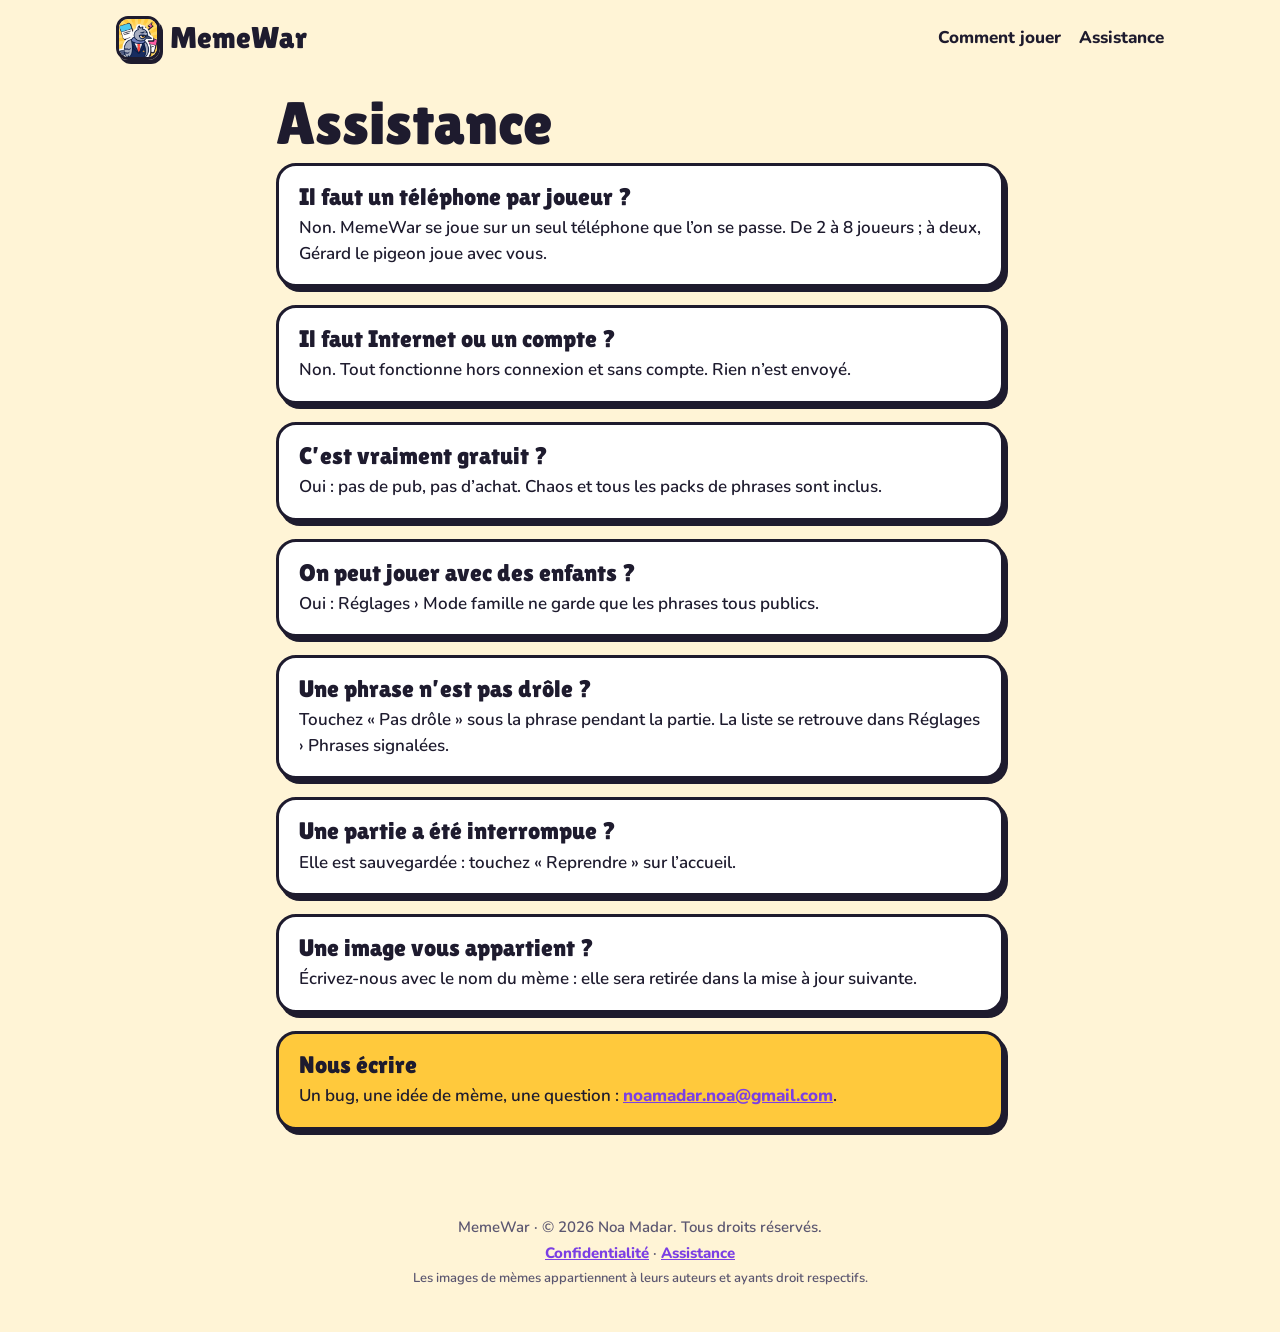
==== assistance.html @ fdfa9d1e "MemeWar website (home, privacy, support)" ====
<!doctype html>
<html lang="fr">
<head>
<meta charset="utf-8">
<meta name="viewport" content="width=device-width, initial-scale=1">
<title>Assistance — MemeWar</title>
<meta name="description" content="Aide et contact pour MemeWar, le party game des mèmes.">
<meta property="og:title" content="Assistance — MemeWar">
<meta property="og:description" content="Aide et contact pour MemeWar, le party game des mèmes.">
<meta property="og:image" content="img/icon.png">
<link rel="icon" href="img/icon.png">
<link rel="apple-touch-icon" href="img/icon.png">
<link rel="preconnect" href="https://fonts.googleapis.com">
<link rel="preconnect" href="https://fonts.gstatic.com" crossorigin>
<link href="https://fonts.googleapis.com/css2?family=Lilita+One&family=Nunito:wght@600;800&display=swap" rel="stylesheet">
<link rel="stylesheet" href="style.css">
</head>
<body>
<header class="top">
  <a class="brand" href="./"><img src="img/icon.png" alt="" width="44" height="44"><span>MemeWar</span></a>
  <nav><a href="./#jouer">Comment jouer</a><a href="assistance.html">Assistance</a></nav>
</header>
<main class="doc">
  <h1>Assistance</h1>
  <section class="card"><h2>Il faut un téléphone par joueur ?</h2><p>Non. MemeWar se joue sur un seul téléphone que l’on se passe. De 2 à 8 joueurs ; à deux, Gérard le pigeon joue avec vous.</p></section>
  <section class="card"><h2>Il faut Internet ou un compte ?</h2><p>Non. Tout fonctionne hors connexion et sans compte. Rien n’est envoyé.</p></section>
  <section class="card"><h2>C’est vraiment gratuit ?</h2><p>Oui : pas de pub, pas d’achat. Chaos et tous les packs de phrases sont inclus.</p></section>
  <section class="card"><h2>On peut jouer avec des enfants ?</h2><p>Oui : Réglages › Mode famille ne garde que les phrases tous publics.</p></section>
  <section class="card"><h2>Une phrase n’est pas drôle ?</h2><p>Touchez « Pas drôle » sous la phrase pendant la partie. La liste se retrouve dans Réglages › Phrases signalées.</p></section>
  <section class="card"><h2>Une partie a été interrompue ?</h2><p>Elle est sauvegardée : touchez « Reprendre » sur l’accueil.</p></section>
  <section class="card"><h2>Une image vous appartient ?</h2><p>Écrivez-nous avec le nom du mème : elle sera retirée dans la mise à jour suivante.</p></section>
  <section class="card mustard"><h2>Nous écrire</h2><p>Un bug, une idée de mème, une question : <a href="mailto:noamadar.noa@gmail.com">noamadar.noa@gmail.com</a>.</p></section>
</main>
<footer>
  <p>MemeWar · © 2026 Noa Madar. Tous droits réservés.</p>
  <p><a href="confidentialite.html">Confidentialité</a> · <a href="assistance.html">Assistance</a></p>
  <p class="small">Les images de mèmes appartiennent à leurs auteurs et ayants droit respectifs.</p>
</footer>
</body>
</html>
---- style.css ----
:root{--bg:#FFF4D6;--ink:#1E1B2E;--soft:#5B5670;--card:#fff;--mustard:#FFC93C;--purple:#7B3FE4;--pink:#FF5DA2;--mint:#3DDC97;--sky:#4CC9F0}
*{box-sizing:border-box}
html{-webkit-text-size-adjust:100%}
body{margin:0;background:var(--bg);color:var(--ink);font:600 17px/1.5 Nunito,system-ui,sans-serif}
a{color:var(--purple);font-weight:800}
h1,h2,.brand span{font-family:"Lilita One",system-ui,sans-serif;font-weight:400;line-height:1.05}
.top{display:flex;align-items:center;justify-content:space-between;gap:12px;flex-wrap:wrap;max-width:1080px;margin:0 auto;padding:16px}
.brand{display:flex;align-items:center;gap:10px;text-decoration:none;color:var(--ink)}
.brand img{border-radius:12px;border:3px solid var(--ink);box-shadow:3px 4px 0 var(--ink)}
.brand span{font-size:30px}
nav{display:flex;gap:18px}
nav a{color:var(--ink);text-decoration:none}
main{max-width:1080px;margin:0 auto;padding:0 16px 40px}
.hero{display:flex;align-items:center;gap:32px;padding:24px 0 40px;flex-wrap:wrap;justify-content:center}
.mascot{width:min(280px,70vw);height:auto;transform:rotate(-4deg)}
.hero h1{font-size:clamp(48px,9vw,88px);margin:0 0 12px;text-shadow:5px 6px 0 #fff}
.lead{font-size:clamp(19px,2.6vw,24px);font-weight:800;max-width:520px;margin:0 0 16px}
.badges{display:flex;gap:10px;flex-wrap:wrap;margin:0 0 12px}
.pill{border:3px solid var(--ink);border-radius:999px;background:#fff;padding:4px 14px;font-weight:800;box-shadow:3px 4px 0 var(--ink)}
.pill.mint{background:var(--mint)}
.soon{color:var(--soft);margin:0}
h2{font-size:clamp(30px,5vw,42px);margin:8px 0 18px}
.steps ol{list-style:none;padding:0;margin:0;display:grid;grid-template-columns:repeat(auto-fit,minmax(220px,1fr));gap:18px}
.card{background:var(--card);border:3px solid var(--ink);border-radius:20px;box-shadow:4px 5px 0 var(--ink);padding:18px 20px;margin:0 0 18px}
.steps .card{margin:0;display:flex;flex-direction:column;gap:6px}
.card strong{font-family:"Lilita One",system-ui,sans-serif;font-weight:400;font-size:24px}
.mustard{background:var(--mustard)}.sky{background:var(--sky)}.pink{background:var(--pink);color:#fff}.purple{background:var(--purple);color:#fff}.mint{background:var(--mint)}
.shots{padding-top:36px}
.strip{display:flex;gap:16px;overflow-x:auto;padding:4px 4px 16px;scroll-snap-type:x mandatory}
.strip img{flex:0 0 auto;width:min(260px,62vw);height:auto;border-radius:22px;border:3px solid var(--ink);box-shadow:4px 5px 0 var(--ink);scroll-snap-align:start}
.doc{max-width:760px}
.doc h1{font-size:clamp(40px,7vw,60px);margin:16px 0 8px}
.doc h2{font-size:24px;margin:0 0 6px}
.doc .card p{margin:0}
.meta{color:var(--soft);margin:0 0 20px}
.todo{background:var(--mustard);padding:0 6px;border-radius:6px}
footer{text-align:center;color:var(--soft);padding:24px 16px 40px;font-size:15px}
footer p{margin:4px 0}.small{font-size:13px}
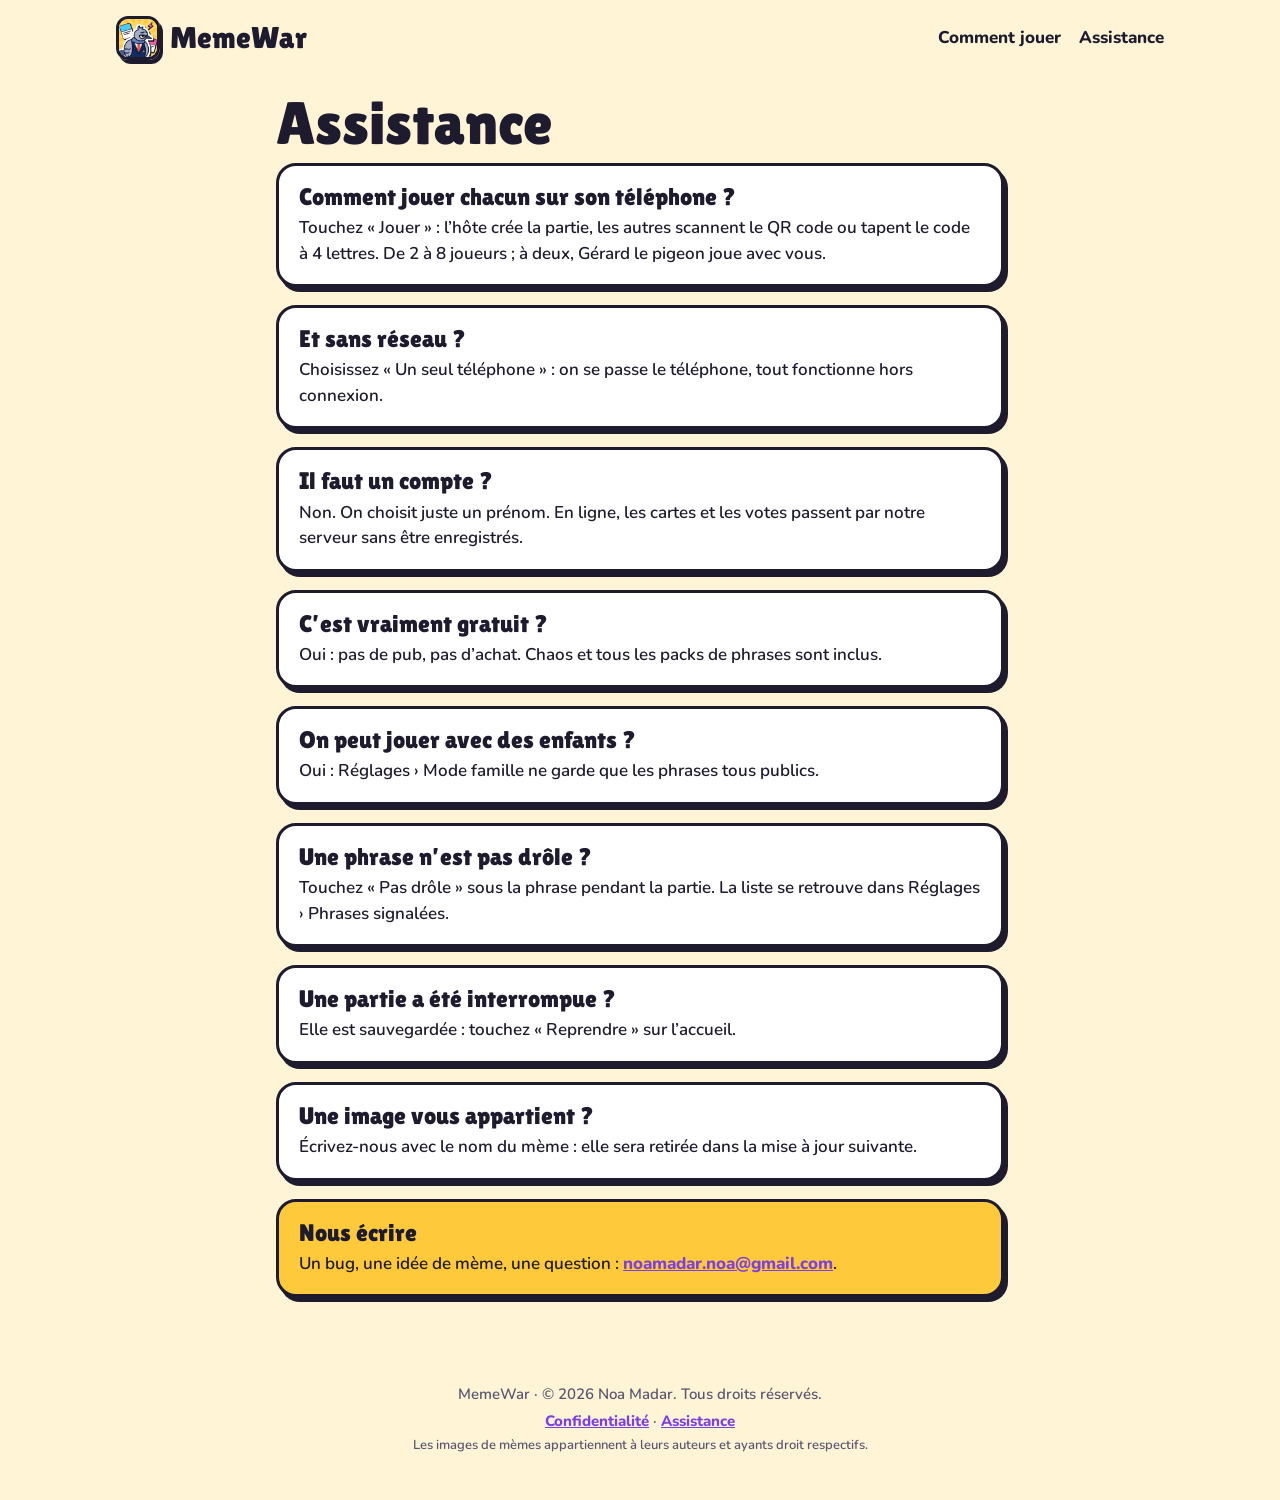
==== commit 1503d340: "Update site" ====
--- a/assistance.html
+++ b/assistance.html
@@ -22,8 +22,9 @@
 </header>
 <main class="doc">
   <h1>Assistance</h1>
-  <section class="card"><h2>Il faut un téléphone par joueur ?</h2><p>Non. MemeWar se joue sur un seul téléphone que l’on se passe. De 2 à 8 joueurs ; à deux, Gérard le pigeon joue avec vous.</p></section>
-  <section class="card"><h2>Il faut Internet ou un compte ?</h2><p>Non. Tout fonctionne hors connexion et sans compte. Rien n’est envoyé.</p></section>
+  <section class="card"><h2>Comment jouer chacun sur son téléphone ?</h2><p>Touchez « Jouer » : l’hôte crée la partie, les autres scannent le QR code ou tapent le code à 4 lettres. De 2 à 8 joueurs ; à deux, Gérard le pigeon joue avec vous.</p></section>
+  <section class="card"><h2>Et sans réseau ?</h2><p>Choisissez « Un seul téléphone » : on se passe le téléphone, tout fonctionne hors connexion.</p></section>
+  <section class="card"><h2>Il faut un compte ?</h2><p>Non. On choisit juste un prénom. En ligne, les cartes et les votes passent par notre serveur sans être enregistrés.</p></section>
   <section class="card"><h2>C’est vraiment gratuit ?</h2><p>Oui : pas de pub, pas d’achat. Chaos et tous les packs de phrases sont inclus.</p></section>
   <section class="card"><h2>On peut jouer avec des enfants ?</h2><p>Oui : Réglages › Mode famille ne garde que les phrases tous publics.</p></section>
   <section class="card"><h2>Une phrase n’est pas drôle ?</h2><p>Touchez « Pas drôle » sous la phrase pendant la partie. La liste se retrouve dans Réglages › Phrases signalées.</p></section>
--- a/style.css
+++ b/style.css
@@ -33,6 +33,7 @@
 .doc h2{font-size:24px;margin:0 0 6px}
 .doc .card p{margin:0}
 .meta{color:var(--soft);margin:0 0 20px}
+.join{text-align:center}.mascot.small{width:140px;height:auto;margin:8px auto 0;display:block;transform:rotate(-4deg)}.code{font:400 64px/1 "Lilita One",system-ui;letter-spacing:12px;color:var(--purple);margin:4px 0 18px}.btn{display:inline-block;background:var(--mustard);color:var(--ink);text-decoration:none;font:400 24px "Lilita One",system-ui;border:3px solid var(--ink);border-radius:999px;padding:14px 28px;box-shadow:4px 5px 0 var(--ink);margin-bottom:24px}.join .card{text-align:left}
 .todo{background:var(--mustard);padding:0 6px;border-radius:6px}
 footer{text-align:center;color:var(--soft);padding:24px 16px 40px;font-size:15px}
 footer p{margin:4px 0}.small{font-size:13px}
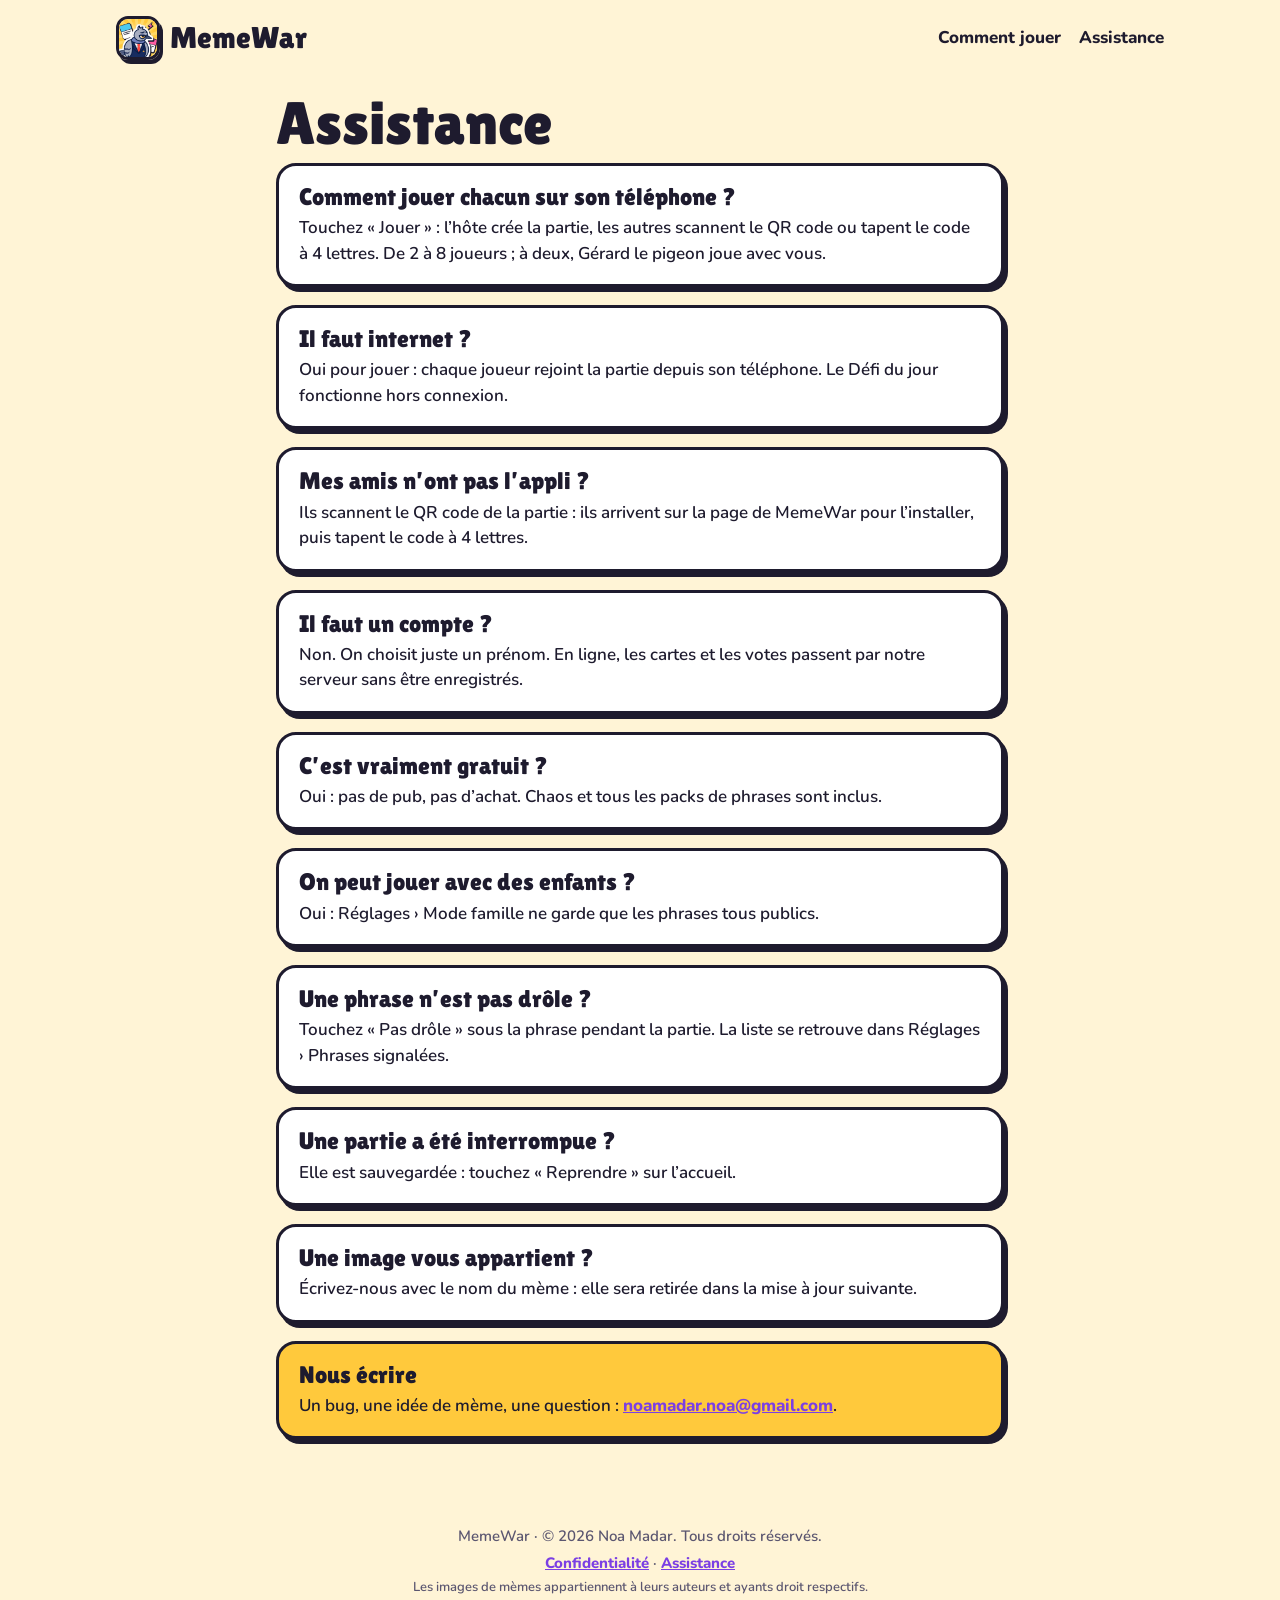
==== commit b73a35e8: "Update site" ====
--- a/assistance.html
+++ b/assistance.html
@@ -23,7 +23,8 @@
 <main class="doc">
   <h1>Assistance</h1>
   <section class="card"><h2>Comment jouer chacun sur son téléphone ?</h2><p>Touchez « Jouer » : l’hôte crée la partie, les autres scannent le QR code ou tapent le code à 4 lettres. De 2 à 8 joueurs ; à deux, Gérard le pigeon joue avec vous.</p></section>
-  <section class="card"><h2>Et sans réseau ?</h2><p>Choisissez « Un seul téléphone » : on se passe le téléphone, tout fonctionne hors connexion.</p></section>
+  <section class="card"><h2>Il faut internet ?</h2><p>Oui pour jouer : chaque joueur rejoint la partie depuis son téléphone. Le Défi du jour fonctionne hors connexion.</p></section>
+  <section class="card"><h2>Mes amis n’ont pas l’appli ?</h2><p>Ils scannent le QR code de la partie : ils arrivent sur la page de MemeWar pour l’installer, puis tapent le code à 4 lettres.</p></section>
   <section class="card"><h2>Il faut un compte ?</h2><p>Non. On choisit juste un prénom. En ligne, les cartes et les votes passent par notre serveur sans être enregistrés.</p></section>
   <section class="card"><h2>C’est vraiment gratuit ?</h2><p>Oui : pas de pub, pas d’achat. Chaos et tous les packs de phrases sont inclus.</p></section>
   <section class="card"><h2>On peut jouer avec des enfants ?</h2><p>Oui : Réglages › Mode famille ne garde que les phrases tous publics.</p></section>
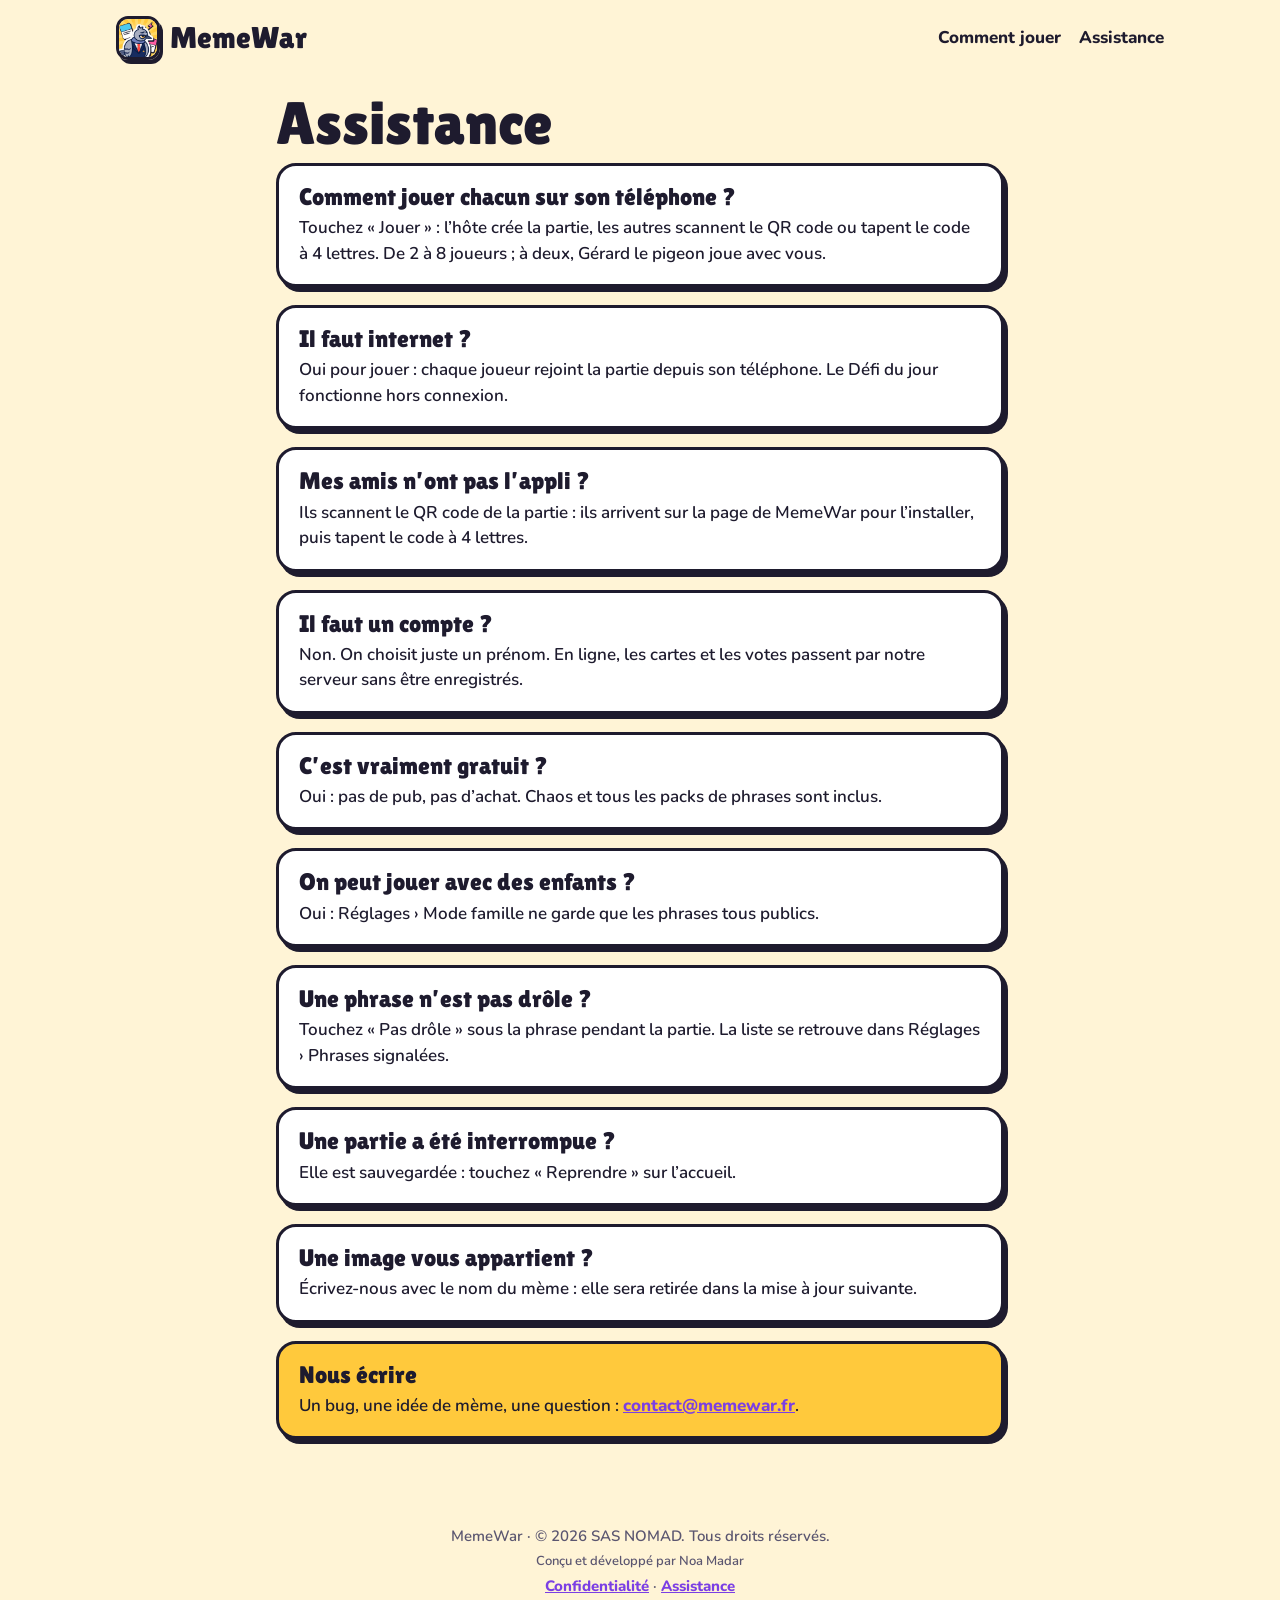
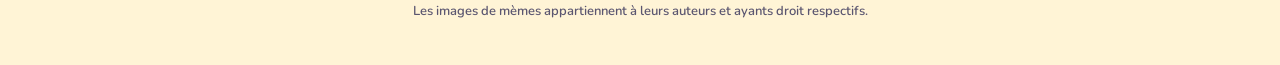
==== commit 41578cec: "Update site" ====
--- a/assistance.html
+++ b/assistance.html
@@ -31,10 +31,11 @@
   <section class="card"><h2>Une phrase n’est pas drôle ?</h2><p>Touchez « Pas drôle » sous la phrase pendant la partie. La liste se retrouve dans Réglages › Phrases signalées.</p></section>
   <section class="card"><h2>Une partie a été interrompue ?</h2><p>Elle est sauvegardée : touchez « Reprendre » sur l’accueil.</p></section>
   <section class="card"><h2>Une image vous appartient ?</h2><p>Écrivez-nous avec le nom du mème : elle sera retirée dans la mise à jour suivante.</p></section>
-  <section class="card mustard"><h2>Nous écrire</h2><p>Un bug, une idée de mème, une question : <a href="mailto:noamadar.noa@gmail.com">noamadar.noa@gmail.com</a>.</p></section>
+  <section class="card mustard"><h2>Nous écrire</h2><p>Un bug, une idée de mème, une question : <a href="&#109;&#97;&#105;&#108;&#116;&#111;&#58;&#99;&#111;&#110;&#116;&#97;&#99;&#116;&#64;&#109;&#101;&#109;&#101;&#119;&#97;&#114;&#46;&#102;&#114;">&#99;&#111;&#110;&#116;&#97;&#99;&#116;&#64;&#109;&#101;&#109;&#101;&#119;&#97;&#114;&#46;&#102;&#114;</a>.</p></section>
 </main>
 <footer>
-  <p>MemeWar · © 2026 Noa Madar. Tous droits réservés.</p>
+  <p>MemeWar · © 2026 SAS NOMAD. Tous droits réservés.</p>
+  <p class="small">Conçu et développé par Noa Madar</p>
   <p><a href="confidentialite.html">Confidentialité</a> · <a href="assistance.html">Assistance</a></p>
   <p class="small">Les images de mèmes appartiennent à leurs auteurs et ayants droit respectifs.</p>
 </footer>
